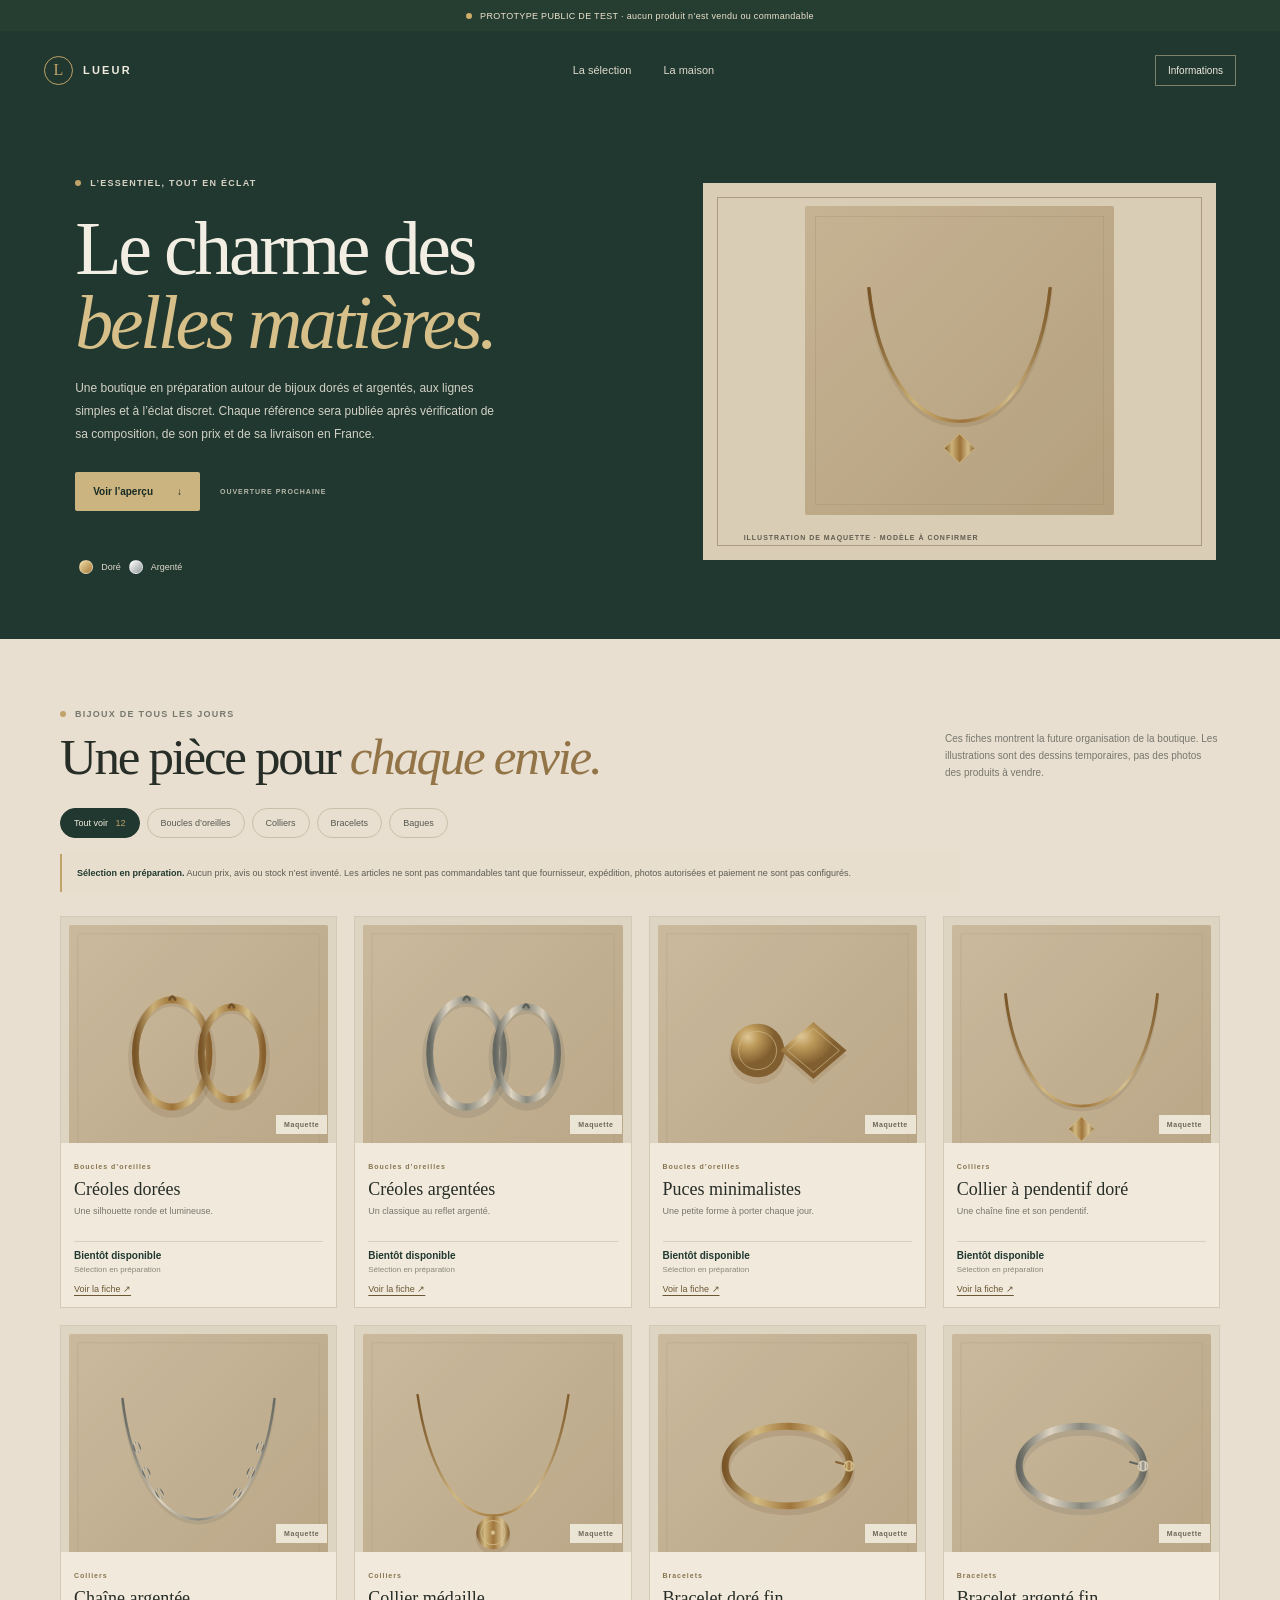
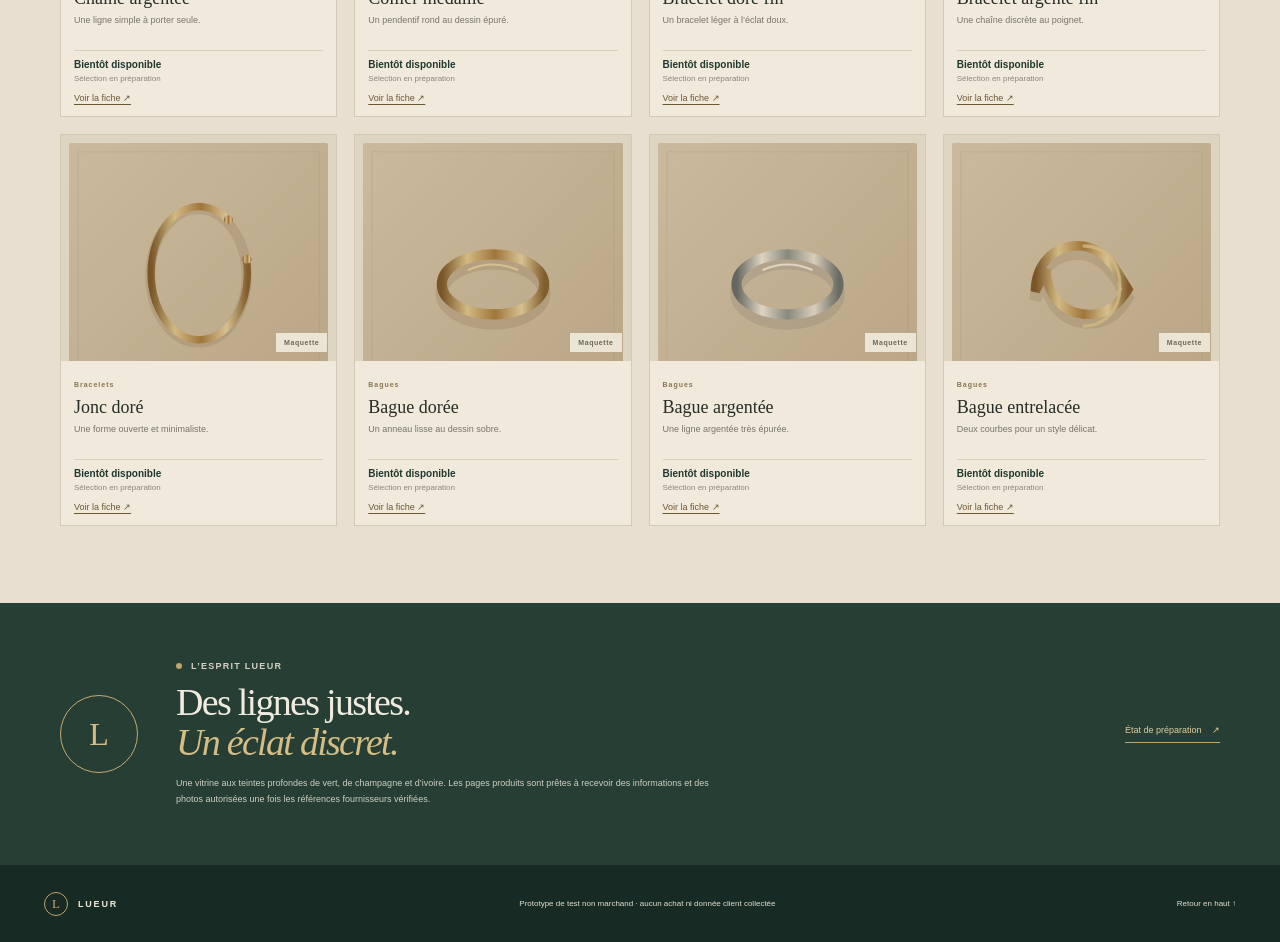
==== index.html @ f1b53d47 "Publier la maquette de test Lueur Prototype public uniquement : aucune vente, commande ou collecte d" ====
<!doctype html>
<html lang="fr">
  <head>
    <meta charset="utf-8">
    <meta name="viewport" content="width=device-width, initial-scale=1">
    <meta name="theme-color" content="#20382f">
    <meta name="robots" content="noindex, nofollow">
    <meta name="description" content="Lueur — aperçu d’une future sélection de bijoux dorés et argentés. Ouverture prochaine.">
    <title>Lueur — Une sélection en préparation</title>
    <link rel="stylesheet" href="styles.css">
    <script src="products.js" defer></script>
    <script src="home.js" defer></script>
  </head>
  <body>
    <div class="demo-banner"><span class="demo-dot"></span> PROTOTYPE PUBLIC DE TEST · aucun produit n’est vendu ou commandable</div>
    <header class="topbar">
      <a class="brand" href="index.html" aria-label="Lueur, accueil"><span class="brand-mark">L</span><span>LUEUR</span></a>
      <nav aria-label="Navigation principale"><a href="#collection">La sélection</a><a href="#maison">La maison</a></nav>
      <a class="cart-link" href="panier.html">Informations</a>
    </header>

    <main>
      <section class="hero" id="accueil">
        <div class="hero-copy">
          <p class="eyebrow"><span class="eyebrow-dot"></span> L’ESSENTIEL, TOUT EN ÉCLAT</p>
          <h1>Le charme des<br><em>belles matières.</em></h1>
          <p>Une boutique en préparation autour de bijoux dorés et argentés, aux lignes simples et à l’éclat discret. Chaque référence sera publiée après vérification de sa composition, de son prix et de sa livraison en France.</p>
          <div class="hero-actions"><a class="button button-gold" href="#collection">Voir l’aperçu <span aria-hidden="true">↓</span></a><span class="hero-note">OUVERTURE PROCHAINE</span></div>
          <div class="metal-note"><span class="metal-chip gold-chip"></span> Doré <span class="metal-chip silver-chip"></span> Argenté</div>
        </div>
        <div class="hero-image-wrap">
          <div class="hero-image-frame"></div>
          <img src="collier-dore.svg" alt="Illustration de maquette d’un collier doré">
          <span class="hero-image-caption">ILLUSTRATION DE MAQUETTE · MODÈLE À CONFIRMER</span>
        </div>
      </section>

      <section class="collection" id="collection">
        <div class="section-heading">
          <div><p class="eyebrow"><span class="eyebrow-dot"></span> BIJOUX DE TOUS LES JOURS</p><h2>Une pièce pour <em>chaque envie.</em></h2></div>
          <p>Ces fiches montrent la future organisation de la boutique. Les illustrations sont des dessins temporaires, pas des photos des produits à vendre.</p>
        </div>
        <div class="category-bar" role="group" aria-label="Filtrer par catégorie">
          <button class="category-filter is-active" type="button" data-filter="tous">Tout voir <span>12</span></button>
          <button class="category-filter" type="button" data-filter="boucles">Boucles d’oreilles</button>
          <button class="category-filter" type="button" data-filter="colliers">Colliers</button>
          <button class="category-filter" type="button" data-filter="bracelets">Bracelets</button>
          <button class="category-filter" type="button" data-filter="bagues">Bagues</button>
        </div>
        <div class="demo-note"><strong>Sélection en préparation.</strong> Aucun prix, avis ou stock n’est inventé. Les articles ne sont pas commandables tant que fournisseur, expédition, photos autorisées et paiement ne sont pas configurés.</div>
        <div class="product-grid" id="product-grid" aria-live="polite"></div>
      </section>

      <section class="brand-story" id="maison">
        <div class="story-seal" aria-hidden="true">L</div>
        <div><p class="eyebrow"><span class="eyebrow-dot"></span> L’ESPRIT LUEUR</p><h2>Des lignes justes.<br><em>Un éclat discret.</em></h2><p>Une vitrine aux teintes profondes de vert, de champagne et d’ivoire. Les pages produits sont prêtes à recevoir des informations et des photos autorisées une fois les références fournisseurs vérifiées.</p></div>
        <a class="story-link" href="panier.html">État de préparation <span aria-hidden="true">↗</span></a>
      </section>
    </main>

    <footer><a class="brand footer-brand" href="index.html"><span class="brand-mark">L</span><span>LUEUR</span></a><p>Prototype de test non marchand · aucun achat ni donnée client collectée</p><a href="#accueil">Retour en haut ↑</a></footer>
  </body>
</html>
---- styles.css ----
:root {
  color-scheme: light;
  --forest: #20382f;
  --forest-deep: #172b24;
  --gold: #c1a36a;
  --gold-dark: #927447;
  --ivory: #eee7d8;
  --cream: #e4dac8;
  --card: #f2ecdf;
  --ink: #272d27;
  --muted: #77766d;
  --line: #cfc4b0;
}
* { box-sizing: border-box; }
html { scroll-behavior: smooth; }
body { margin: 0; color: var(--ink); background: var(--cream); font-family: 'DM Sans', 'Avenir Next', Avenir, sans-serif; -webkit-font-smoothing: antialiased; }
a { color: inherit; text-decoration: none; }
button, input, select, textarea { font: inherit; }
.demo-banner { display: flex; justify-content: center; align-items: center; gap: 8px; min-height: 31px; padding: 6px 14px; color: #ece2cc; background: #263d32; text-align: center; font-size: 9px; letter-spacing: .035em; }
.demo-dot { width: 6px; height: 6px; flex: 0 0 auto; border-radius: 50%; background: #d0ad6b; }
.topbar, footer { width: min(1240px, calc(100% - 88px)); margin: 0 auto; display: flex; align-items: center; justify-content: space-between; }
.topbar { min-height: 78px; color: #f0eadf; background: var(--forest); }
body:has(.topbar) { background: var(--cream); }
.topbar { width: 100%; padding-inline: max(44px, calc((100% - 1240px) / 2)); }
.brand { display: inline-flex; align-items: center; gap: 10px; font-size: 11px; font-weight: 700; letter-spacing: .2em; }
.brand-mark { display: grid; place-items: center; width: 29px; height: 29px; border: 1px solid var(--gold); border-radius: 50%; color: var(--gold); font: 500 16px Georgia, serif; letter-spacing: 0; }
nav { display: flex; gap: 32px; color: #ded8cb; font-size: 11px; }
nav a, footer a { transition: opacity .2s ease; }
nav a:hover, footer a:hover { opacity: .62; }
.cart-link { display: inline-flex; align-items: center; gap: 9px; padding: 9px 12px; border: 1px solid rgba(218, 202, 164, .5); color: #f0eadf; font-size: 10px; }
.eyebrow, .hero-note, .hero-image-caption, .photo-metal, .product-category, .small-label { font-size: 9px; font-weight: 700; letter-spacing: .14em; }
.eyebrow { display: flex; align-items: center; gap: 9px; color: #77786e; }
.eyebrow-dot { width: 6px; height: 6px; border-radius: 50%; background: var(--gold); }
h1, h2 { font-family: Georgia, 'Times New Roman', serif; font-weight: 400; letter-spacing: -.045em; }
h1 em, h2 em { color: var(--gold-dark); font-weight: 400; }
.button { display: inline-flex; align-items: center; justify-content: space-between; gap: 24px; padding: 14px 18px; border: 0; border-radius: 2px; font-size: 10px; font-weight: 600; cursor: pointer; transition: transform .18s ease, background .18s ease; }
.button:hover:not(:disabled) { transform: translateY(-2px); }
.button-gold { color: var(--forest-deep); background: #cbb47f; }
.button-gold:hover:not(:disabled) { background: #d7c292; }
.button:disabled { opacity: .45; cursor: not-allowed; }
.demo-note { max-width: 900px; margin: 0 0 24px; padding: 12px 15px; border-left: 2px solid var(--gold); color: #5d5b51; background: #e7dece; font-size: 9px; line-height: 1.6; }
.demo-note strong { color: var(--forest); }

/* Home */
.hero { min-height: 490px; display: grid; grid-template-columns: 1fr .92fr; align-items: center; gap: 7%; padding: 50px max(44px, calc((100% - 1152px) / 2)) 55px; color: #f3eee4; background: var(--forest); }
.hero-copy { padding: 10px 0 10px 2%; }
.hero .eyebrow { color: #d7d1c5; }
.hero h1 { margin: 23px 0 17px; color: #f3eee4; font-size: clamp(53px, 6vw, 76px); line-height: .98; }
.hero h1 em { color: #d7bf89; }
.hero-copy > p:not(.eyebrow) { max-width: 420px; margin: 0; color: #d3d1c7; font-size: 12px; line-height: 1.9; }
.hero-actions { display: flex; align-items: center; gap: 20px; margin-top: 27px; }
.hero-note { color: #b7b7aa; font-size: 7px; }
.metal-note { display: flex; align-items: center; gap: 8px; margin-top: 49px; color: #ded9cb; font-size: 9px; }
.metal-chip { width: 14px; height: 14px; border: 1px solid rgba(255,255,255,.35); border-radius: 50%; }
.gold-chip { margin-left: 4px; background: linear-gradient(135deg, #f1dba2, #a57a3b); }
.silver-chip { background: linear-gradient(135deg, #fff, #92989a); }
.hero-image-wrap { position: relative; min-height: 377px; display: grid; place-items: center; overflow: hidden; background: #d9cdb6; }
.hero-image-frame { position: absolute; inset: 14px; border: 1px solid rgba(105, 82, 47, .4); }
.hero-image-wrap img { position: absolute; inset: 6% 13% 12%; width: 74%; height: 82%; object-fit: contain; mix-blend-mode: multiply; }
.hero-image-caption { position: absolute; left: 8%; bottom: 5%; color: #625d51; font-size: 7px; }
.collection { padding: 70px max(44px, calc((100% - 1160px) / 2)) 77px; background: #e8dfd0; }
.section-heading { display: flex; justify-content: space-between; align-items: end; gap: 25px; margin-bottom: 23px; }
.section-heading .eyebrow { margin: 0 0 12px; }
.section-heading h2, .brand-story h2, .reviews-heading h2, .cart-page h1 { margin: 0; font-size: clamp(38px, 4vw, 51px); line-height: 1.05; }
.section-heading > p { max-width: 275px; margin: 0 0 4px; color: var(--muted); font-size: 10px; line-height: 1.7; }
.category-bar { display: flex; flex-wrap: wrap; gap: 7px; margin: 23px 0 16px; }
.category-filter { padding: 9px 13px; border: 1px solid #c9bea9; border-radius: 18px; color: #55584f; background: transparent; font-size: 9px; cursor: pointer; transition: color .15s ease, background .15s ease; }
.category-filter:hover, .category-filter.is-active { color: #f1ebdd; border-color: var(--forest); background: var(--forest); }
.category-filter span { margin-left: 5px; color: var(--gold); }
.product-grid { display: grid; grid-template-columns: repeat(4, minmax(0, 1fr)); gap: 17px; align-items: stretch; }
.product-card { min-width: 0; overflow: hidden; border: 1px solid #d4c9b7; background: #f0e9dc; transition: transform .18s ease, box-shadow .18s ease; }
.product-card:hover { transform: translateY(-3px); box-shadow: 0 12px 28px rgba(49, 48, 37, .1); }
.product-card[hidden] { display: none; }
.product-photo { position: relative; height: 226px; display: grid; place-items: center; overflow: hidden; background: #ded4c2; }
.product-photo img { width: 100%; height: 100%; padding: 8px; object-fit: contain; mix-blend-mode: multiply; }
.photo-metal { position: absolute; right: 9px; bottom: 9px; padding: 6px 8px; color: #6b665a; background: rgba(241, 235, 222, .9); font-size: 7px; letter-spacing: .08em; }
.product-content { padding: 12px 13px 13px; }
.product-category { color: #88744d; font-size: 7px; }
.product-content h3 { margin: 6px 0 5px; font: 400 18px Georgia, serif; }
.product-content h3 a:hover { color: var(--gold-dark); }
.product-content > p { min-height: 28px; margin: 0; color: #77756b; font-size: 9px; line-height: 1.55; }
.product-meta { display: flex; flex-direction: column; align-items: flex-start; gap: 4px; margin-top: 8px; padding-top: 8px; border-top: 1px solid #d9cfbe; }
.product-meta strong { color: var(--forest); font-size: 10px; }
.product-meta span { color: #8b877b; font-size: 8px; }
.product-actions { display: flex; align-items: center; justify-content: space-between; margin-top: 10px; }
.detail-link { color: #6b5834; font-size: 9px; text-decoration: underline; text-underline-offset: 3px; }
.brand-story { display: grid; grid-template-columns: 84px 1fr auto; align-items: center; gap: 32px; padding: 58px max(44px, calc((100% - 1160px) / 2)); color: #eee8da; background: #263e33; }
.story-seal { display: grid; place-items: center; width: 78px; height: 78px; border: 1px solid #c6ab71; border-radius: 50%; color: #d6bc82; font: 400 32px Georgia, serif; }
.brand-story .eyebrow { margin: 0 0 12px; color: #d6d2c5; }
.brand-story h2 { color: #f0ebdf; font-size: 38px; }
.brand-story h2 em { color: #d5bd86; }
.brand-story p:last-child { max-width: 550px; margin: 12px 0 0; color: #d0d0c4; font-size: 9px; line-height: 1.8; }
.story-link { padding-bottom: 7px; border-bottom: 1px solid #bda76f; color: #e1cf9f; font-size: 9px; white-space: nowrap; }
.story-link span { margin-left: 8px; }

/* Product page */
.detail-page { max-width: 1160px; margin: 0 auto; padding: 25px 20px 75px; }
.breadcrumb { display: flex; flex-wrap: wrap; gap: 9px; margin: 0 0 25px; color: #77756a; font-size: 9px; }
.breadcrumb a:hover { color: var(--gold-dark); }
.detail-grid { display: grid; grid-template-columns: 1fr 1fr; gap: 58px; align-items: start; }
.detail-photo { position: relative; min-height: 500px; display: grid; place-items: center; overflow: hidden; border: 1px solid #d0c3ae; background: #e0d5c2; }
.detail-photo img { width: 100%; height: 500px; padding: 20px; object-fit: contain; mix-blend-mode: multiply; }
.detail-photo span { position: absolute; left: 17px; bottom: 16px; padding: 8px 10px; color: #615c50; background: rgba(241, 235, 222, .92); font-size: 8px; text-transform: uppercase; letter-spacing: .12em; }
.detail-info { padding: 18px 0; }
.detail-info .eyebrow { margin: 0 0 14px; }
.detail-info h1 { margin: 0; color: var(--forest); font-size: clamp(40px, 4.5vw, 58px); line-height: 1.04; }
.detail-short { margin: 13px 0 20px; color: #747269; font: 17px/1.5 Georgia, serif; }
.detail-description { color: #5d6058; font-size: 11px; line-height: 1.85; }
.availability { margin: 18px 0; padding: 14px 16px; border-left: 2px solid var(--gold); background: #e8dfd0; }
.availability strong { color: var(--forest); font: 400 16px Georgia, serif; }
.availability p { margin: 7px 0 0; color: #6f6d63; font-size: 9px; line-height: 1.65; }
.spec-list { margin: 21px 0; border-top: 1px solid #d3c8b5; }
.spec-list div { display: grid; grid-template-columns: 145px 1fr; gap: 14px; padding: 10px 0; border-bottom: 1px solid #d3c8b5; font-size: 9px; }
.spec-list dt { color: #898579; }.spec-list dd { margin: 0; color: #464b43; }
.reviews-block { margin-top: 60px; padding: 28px 30px 32px; border: 1px solid #d1c4ae; background: #e9e1d3; }
.reviews-heading { display: flex; align-items: end; justify-content: space-between; gap: 24px; margin-bottom: 20px; }
.reviews-heading .eyebrow { margin: 0 0 10px; }
.reviews-heading h2 { color: var(--forest); font-size: 36px; }
.reviews-heading > p { max-width: 230px; margin: 0 0 3px; color: #7d796e; font-size: 9px; line-height: 1.6; }
.review-list { display: grid; grid-template-columns: repeat(2, 1fr); gap: 12px; }
.review-card { padding: 16px 17px; background: #f0e9dc; }
.stars { color: #a3844f; font-size: 10px; letter-spacing: .08em; }
.review-card p { margin: 9px 0; color: #4e514a; font: 16px/1.45 Georgia, serif; }
.review-card small { color: #94654f; font-size: 8px; }
.no-reviews { margin: 0; padding: 18px; color: #767267; background: #f0e9dc; font: 15px Georgia, serif; }
.back-collection { display: inline-block; margin-top: 23px; color: #6c5b39; font-size: 9px; text-decoration: underline; text-underline-offset: 3px; }
.not-found { padding: 50px 0 90px; }.not-found h1 { color: var(--forest); }

/* Opening information page */
.cart-page { max-width: 1100px; min-height: 65vh; margin: 0 auto; padding: 58px 22px 78px; }
.opening-page { max-width: 850px; }
.opening-page h1 { color: var(--forest); }
.opening-card { max-width: 700px; margin: 28px 0; padding: 24px 27px; border: 1px solid #d1c5b1; background: #f0e9dc; }
.opening-card h2 { margin: 0 0 14px; color: var(--forest); font-size: 27px; }
.opening-card ul { margin: 0; padding-left: 18px; color: #66645b; font-size: 10px; line-height: 1.9; }
.opening-card li + li { margin-top: 5px; }
.cart-page > .eyebrow { margin: 0 0 12px; }
.cart-page h1 { color: var(--forest); }
.cart-intro { max-width: 650px; margin: 13px 0 30px; color: #6f6e64; font-size: 10px; line-height: 1.7; }
footer { min-height: 77px; width: 100%; padding: 12px max(44px, calc((100% - 1240px) / 2)); color: #e4ddce; background: var(--forest-deep); font-size: 8px; }
.footer-brand { color: #eee8da; font-size: 9px; }
.footer-brand .brand-mark { width: 24px; height: 24px; font-size: 13px; }

@media (max-width: 960px) {
  .hero { padding-inline: 32px; gap: 5%; }
  .collection { padding-inline: 32px; }
  .product-grid { grid-template-columns: repeat(3, minmax(0, 1fr)); }
  .brand-story { padding-inline: 32px; grid-template-columns: 72px 1fr; }
  .story-link { grid-column: 2; justify-self: start; }
  .detail-grid { gap: 32px; }
}
@media (max-width: 680px) {
  .demo-banner { min-height: 34px; font-size: 7px; }
  .topbar { min-height: 67px; padding-inline: 18px; }
  .brand { font-size: 9px; gap: 7px; }
  .brand-mark { width: 25px; height: 25px; }
  nav { display: none; }
  .cart-link { padding: 7px 9px; font-size: 9px; }
  .hero { grid-template-columns: 1fr; gap: 25px; padding: 43px 20px 39px; }
  .hero h1 { font-size: clamp(49px, 14vw, 68px); }
  .hero-copy > p:not(.eyebrow) { font-size: 11px; }
  .metal-note { margin-top: 32px; }
  .hero-image-wrap { min-height: 320px; }
  .collection { padding: 47px 16px 54px; }
  .section-heading { display: block; }
  .section-heading h2, .brand-story h2, .cart-page h1 { font-size: 38px; }
  .section-heading > p { margin-top: 11px; }
  .category-bar { gap: 5px; }
  .category-filter { padding: 8px 9px; font-size: 8px; }
  .product-grid { grid-template-columns: repeat(2, minmax(0, 1fr)); gap: 11px; }
  .product-photo { height: clamp(140px, 42vw, 205px); }
  .product-content { padding: 9px; }
  .product-content h3 { font-size: 15px; }
  .product-content > p { min-height: 31px; font-size: 8px; }
  .product-meta span { font-size: 7px; }
  .brand-story { grid-template-columns: 1fr; gap: 17px; padding: 42px 22px; }
  .story-seal { width: 57px; height: 57px; font-size: 25px; }
  .story-link { grid-column: auto; }
  .detail-page { padding: 19px 16px 54px; }
  .breadcrumb { margin-bottom: 17px; font-size: 8px; }
  .detail-grid { grid-template-columns: 1fr; gap: 18px; }
  .detail-photo { min-height: 345px; }
  .detail-photo img { height: 345px; padding: 15px; }
  .detail-info { padding: 3px 2px; }
  .detail-info h1 { font-size: 42px; }
  .detail-short { font-size: 15px; }
  .reviews-block { margin-top: 38px; padding: 20px 15px; }
  .reviews-heading { display: block; }
  .reviews-heading h2 { font-size: 30px; }
  .reviews-heading > p { margin-top: 11px; }
  .review-list { grid-template-columns: 1fr; }
  .cart-page { padding: 43px 15px 58px; }
  footer { min-height: 66px; padding-inline: 17px; }
  footer p { display: none; }
}
@media (prefers-reduced-motion: reduce) { html { scroll-behavior: auto; } *, *::before, *::after { transition-duration: .01ms !important; } }
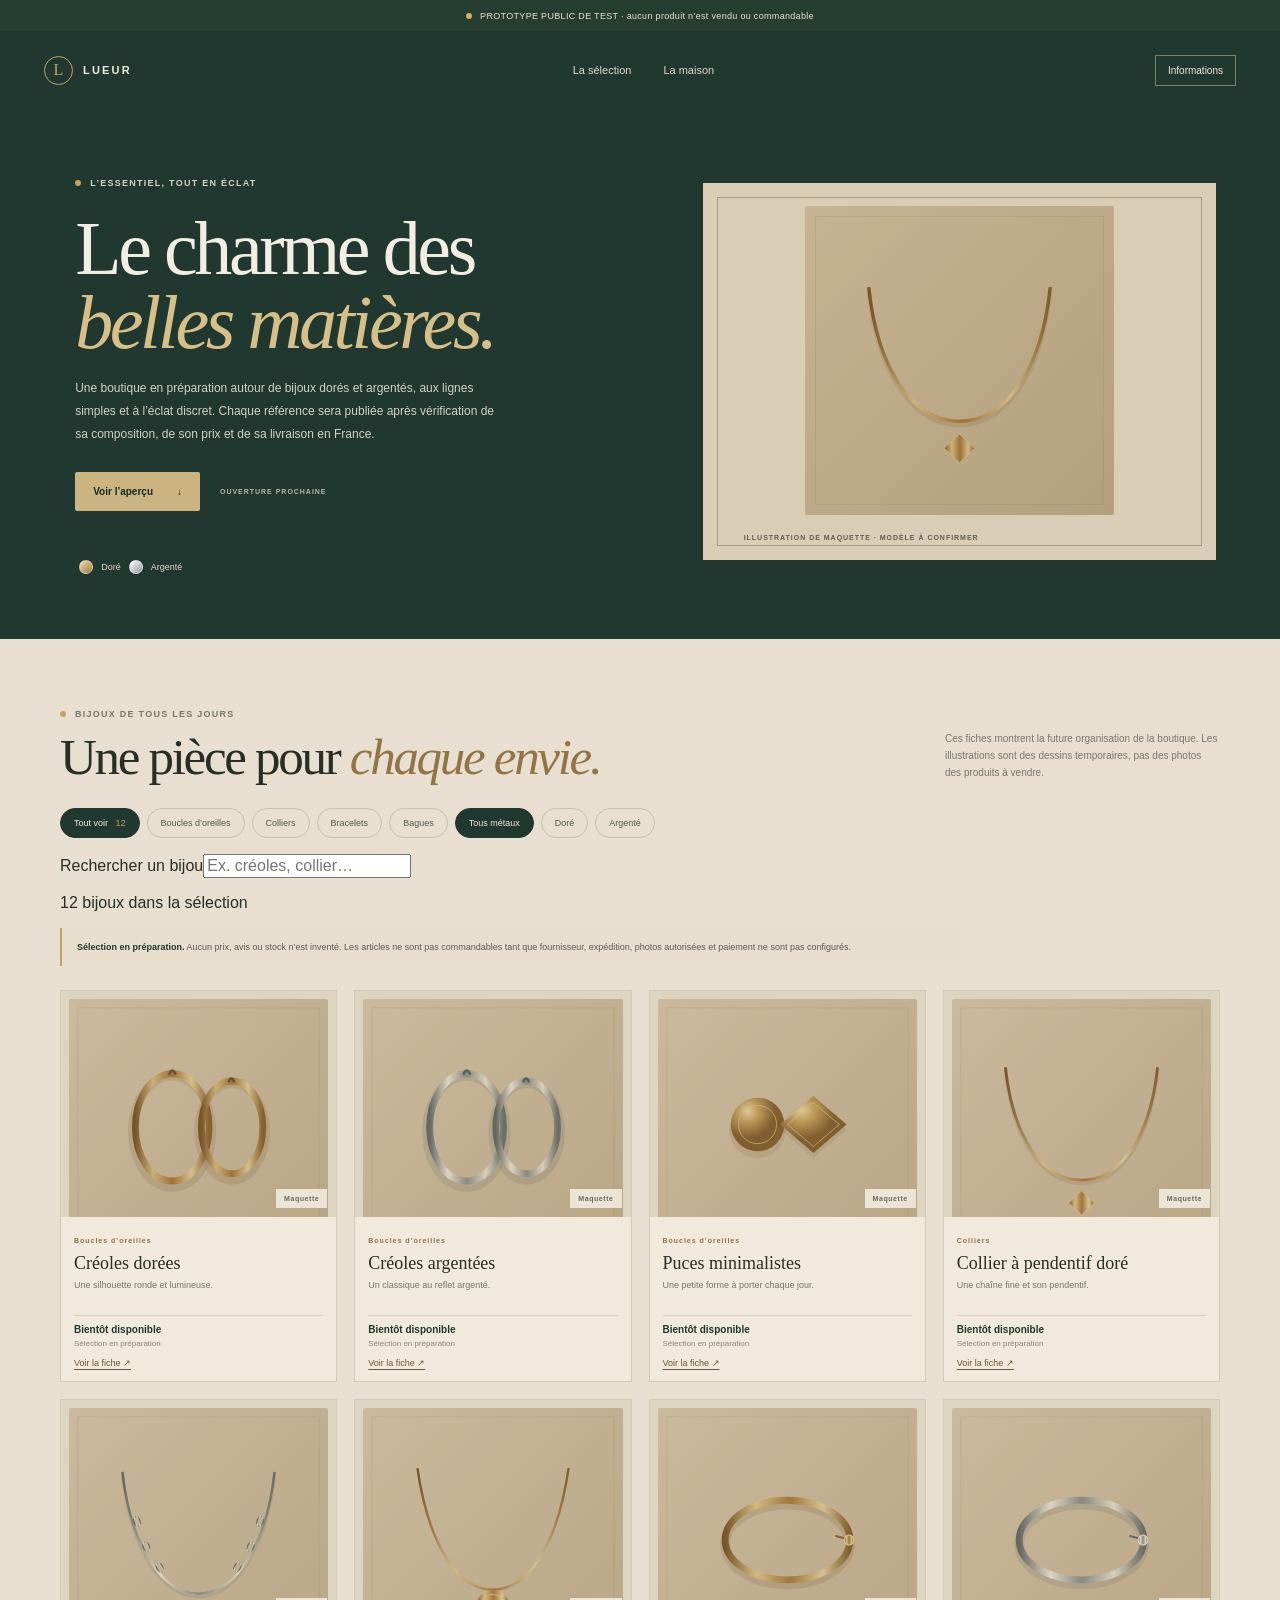
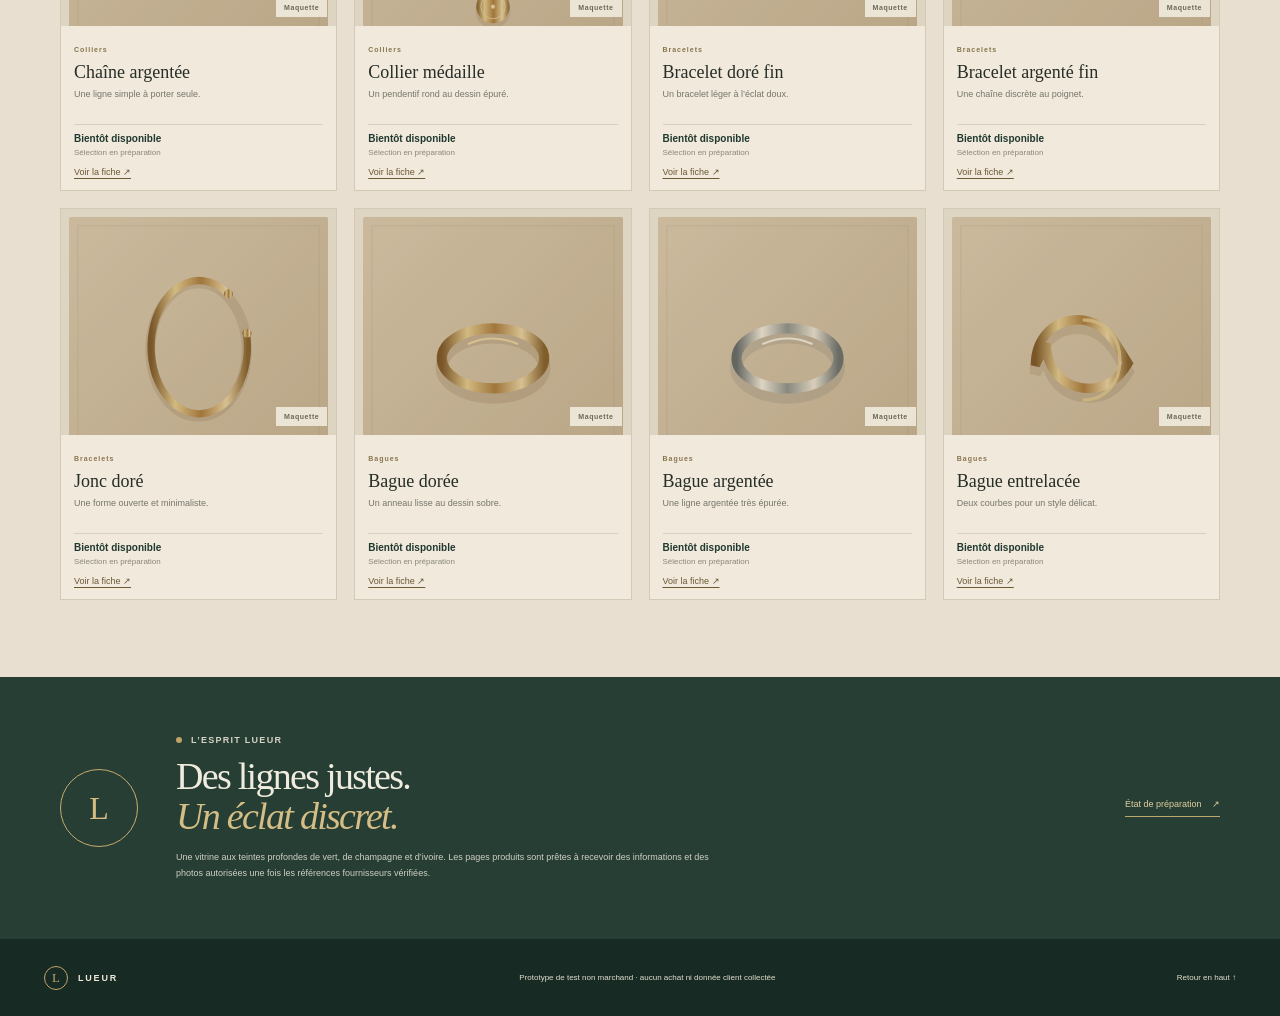
==== commit 94d83513: "Préparer le catalogue Lueur pour 50 références" ====
--- a/index.html
+++ b/index.html
@@ -41,14 +41,22 @@
           <p>Ces fiches montrent la future organisation de la boutique. Les illustrations sont des dessins temporaires, pas des photos des produits à vendre.</p>
         </div>
         <div class="category-bar" role="group" aria-label="Filtrer par catégorie">
-          <button class="category-filter is-active" type="button" data-filter="tous">Tout voir <span>12</span></button>
+          <button class="category-filter is-active" type="button" data-filter="tous">Tout voir <span id="all-count">12</span></button>
           <button class="category-filter" type="button" data-filter="boucles">Boucles d’oreilles</button>
           <button class="category-filter" type="button" data-filter="colliers">Colliers</button>
           <button class="category-filter" type="button" data-filter="bracelets">Bracelets</button>
           <button class="category-filter" type="button" data-filter="bagues">Bagues</button>
+          <button class="category-filter is-active" type="button" data-metal-filter="tous">Tous métaux</button>
+          <button class="category-filter" type="button" data-metal-filter="gold">Doré</button>
+          <button class="category-filter" type="button" data-metal-filter="silver">Argenté</button>
+        </div>
+        <div class="catalog-tools">
+          <label class="catalog-search" for="catalog-search">Rechercher un bijou<input id="catalog-search" type="search" placeholder="Ex. créoles, collier…" autocomplete="off"></label>
+          <p id="catalog-count" role="status" aria-live="polite">12 bijoux dans la sélection</p>
         </div>
         <div class="demo-note"><strong>Sélection en préparation.</strong> Aucun prix, avis ou stock n’est inventé. Les articles ne sont pas commandables tant que fournisseur, expédition, photos autorisées et paiement ne sont pas configurés.</div>
         <div class="product-grid" id="product-grid" aria-live="polite"></div>
+        <nav class="pagination" id="catalog-pagination" aria-label="Pages de la sélection"></nav>
       </section>
 
       <section class="brand-story" id="maison">
@@ -61,3 +69,4 @@
     <footer><a class="brand footer-brand" href="index.html"><span class="brand-mark">L</span><span>LUEUR</span></a><p>Prototype de test non marchand · aucun achat ni donnée client collectée</p><a href="#accueil">Retour en haut ↑</a></footer>
   </body>
 </html>
+
